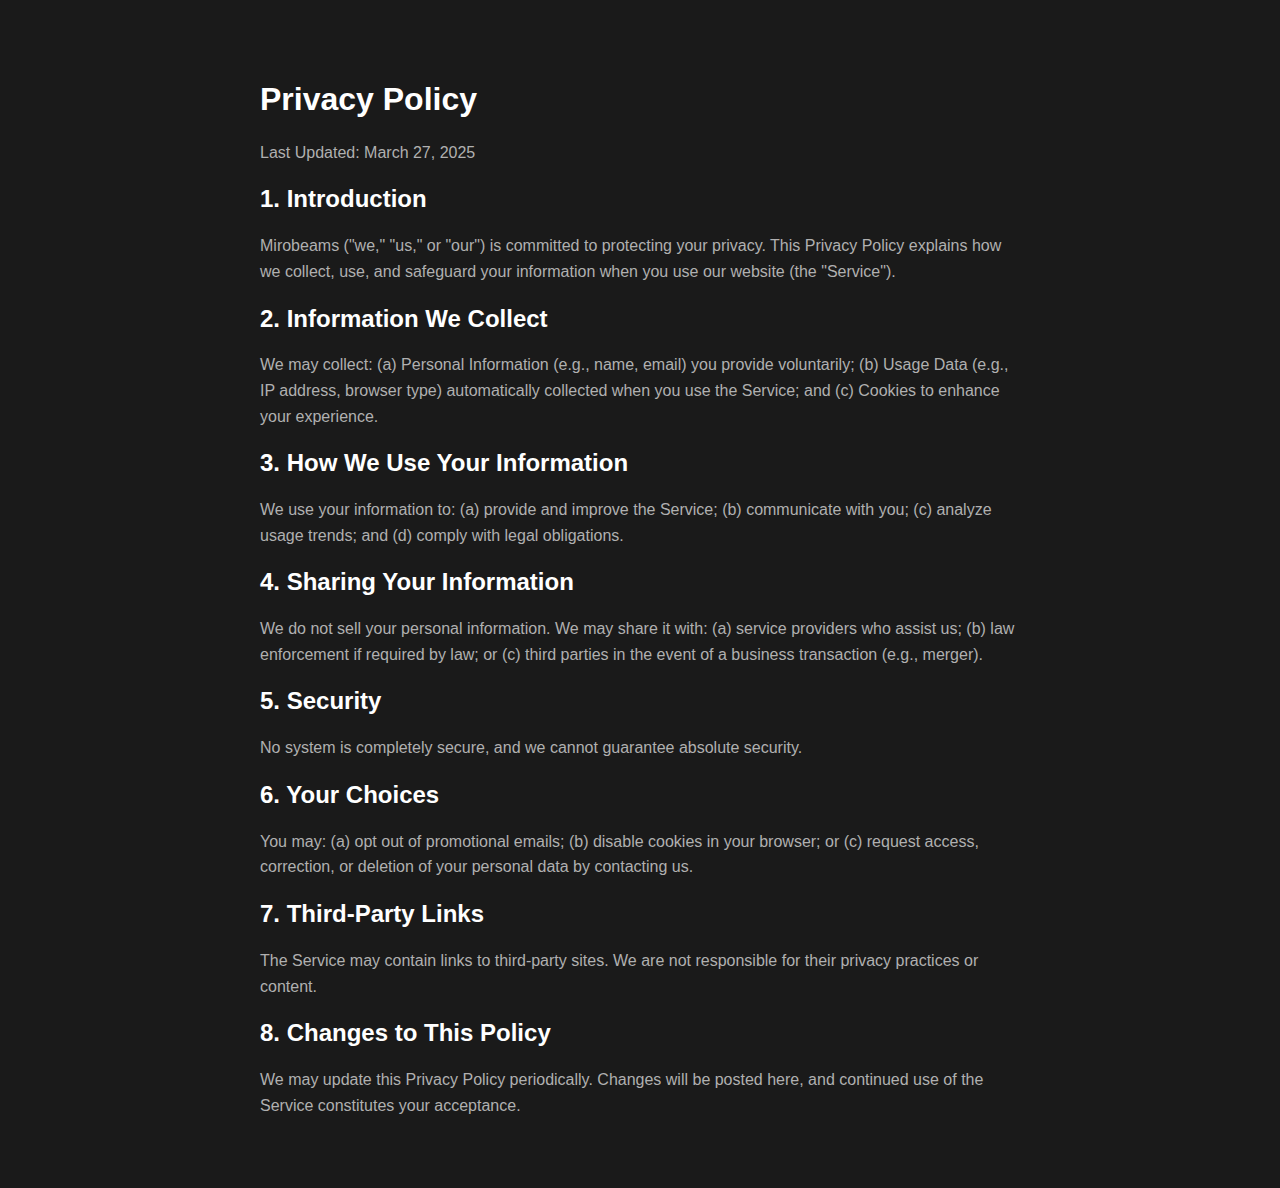
==== privacy-policy.html @ 87d7f268 "Add files via upload" ====
<!DOCTYPE html>
<html lang="en">
<head>
    <meta charset="UTF-8">
    <meta name="viewport" content="width=device-width, initial-scale=1.0">
    <title>Privacy Policy - Mirobeams</title>
    <style>
        body { font-family: Arial, sans-serif; color: #b0b0b0; background: #1a1a1a; max-width: 760px; margin: 40px auto; padding: 20px; }
        h1 { color: #ffffff; font-size: 2em; }
        h2 { color: #ffffff; font-size: 1.5em; margin-top: 20px; }
        p { line-height: 1.6; margin: 10px 0; }
        a { color: #ff0000; text-decoration: none; }
        a:hover { text-decoration: underline; }
    </style>
</head>
<body>
    <h1>Privacy Policy</h1>
    <p>Last Updated: March 27, 2025</p>

    <h2>1. Introduction</h2>
    <p>Mirobeams ("we," "us," or "our") is committed to protecting your privacy. This Privacy Policy explains how we collect, use, and safeguard your information when you use our website (the "Service").</p>

    <h2>2. Information We Collect</h2>
    <p>We may collect: (a) Personal Information (e.g., name, email) you provide voluntarily; (b) Usage Data (e.g., IP address, browser type) automatically collected when you use the Service; and (c) Cookies to enhance your experience.</p>

    <h2>3. How We Use Your Information</h2>
    <p>We use your information to: (a) provide and improve the Service; (b) communicate with you; (c) analyze usage trends; and (d) comply with legal obligations.</p>

    <h2>4. Sharing Your Information</h2>
    <p>We do not sell your personal information. We may share it with: (a) service providers who assist us; (b) law enforcement if required by law; or (c) third parties in the event of a business transaction (e.g., merger).</p>

    <h2>5. Security</h2>
    <p>No system is completely secure, and we cannot guarantee absolute security.</p>

    <h2>6. Your Choices</h2>
    <p>You may: (a) opt out of promotional emails; (b) disable cookies in your browser; or (c) request access, correction, or deletion of your personal data by contacting us.</p>

    <h2>7. Third-Party Links</h2>
    <p>The Service may contain links to third-party sites. We are not responsible for their privacy practices or content.</p>

    <h2>8. Changes to This Policy</h2>
    <p>We may update this Privacy Policy periodically. Changes will be posted here, and continued use of the Service constitutes your acceptance.</p>
</body>
</html>
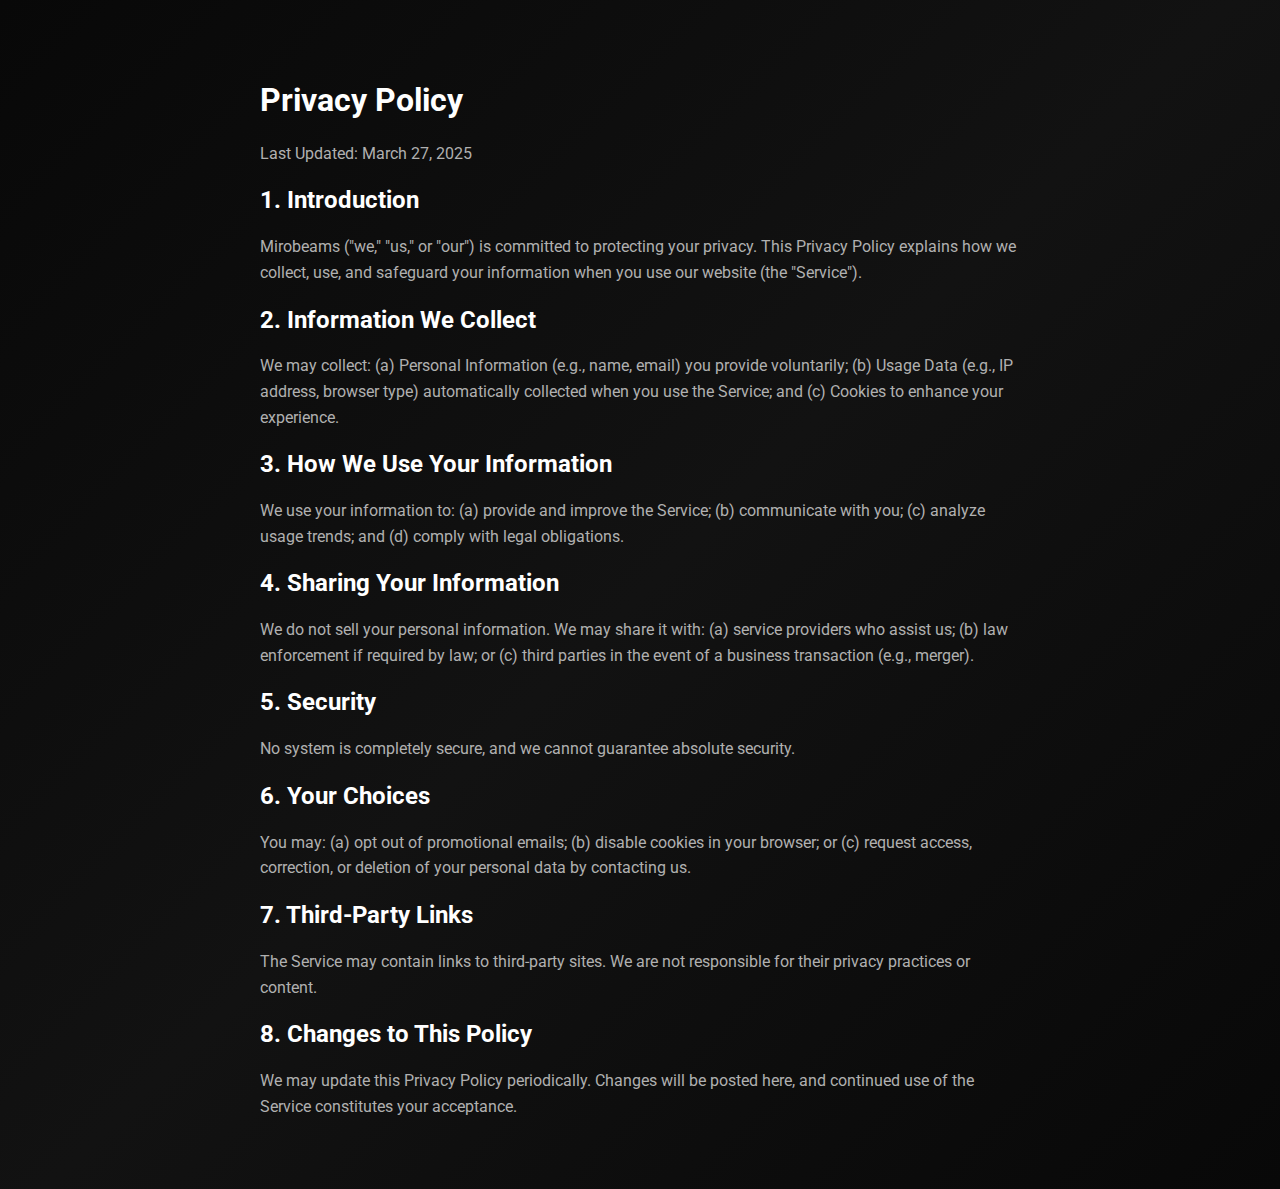
==== commit be9832b4: "Update privacy-policy.html" ====
--- a/privacy-policy.html
+++ b/privacy-policy.html
@@ -1,17 +1,55 @@
 <!DOCTYPE html>
 <html lang="en">
 <head>
+<link href="https://fonts.googleapis.com/css2?family=Roboto:wght@400;700&display=swap" rel="stylesheet">
     <meta charset="UTF-8">
     <meta name="viewport" content="width=device-width, initial-scale=1.0">
     <title>Privacy Policy - Mirobeams</title>
     <style>
-        body { font-family: Arial, sans-serif; color: #b0b0b0; background: #1a1a1a; max-width: 760px; margin: 40px auto; padding: 20px; }
-        h1 { color: #ffffff; font-size: 2em; }
-        h2 { color: #ffffff; font-size: 1.5em; margin-top: 20px; }
-        p { line-height: 1.6; margin: 10px 0; }
-        a { color: #ff0000; text-decoration: none; }
-        a:hover { text-decoration: underline; }
-    </style>
+    body { 
+        font-family: 'Roboto', sans-serif;
+        color: #b0b0b0; 
+        background: linear-gradient(135deg, #080808 0%, #121212 50%, #080808 100%);
+        max-width: 760px; 
+        margin: 40px auto; 
+        padding: 20px; 
+    }
+    h1 { 
+        color: #ffffff; 
+        font-size: 2em; 
+        animation: fadeIn 0.1s ease-in forwards; 
+    }
+    h2 { 
+        color: #ffffff; 
+        font-size: 1.5em; 
+        margin-top: 20px; 
+        animation: fadeIn 0.1s ease-in forwards; 
+    }
+    p { 
+        line-height: 1.6; 
+        margin: 10px 0; 
+        animation: fadeIn 0.1s ease-in forwards; 
+    }
+    a { 
+        color: #ff0000; 
+        text-decoration: none; 
+        animation: fadeIn 0.1s ease-in forwards; 
+    }
+    a:hover { 
+        text-decoration: underline; 
+        animation: fadeIn 0.1s ease-in forwards; 
+    }
+    
+    /* Fade-in animation for elements */
+    @keyframes fadeIn {
+        from {
+            opacity: 0;
+        }
+        to {
+            opacity: 1;
+        }
+    }
+</style>
 </head>
 <body>
     <h1>Privacy Policy</h1>
@@ -41,4 +79,4 @@
     <h2>8. Changes to This Policy</h2>
     <p>We may update this Privacy Policy periodically. Changes will be posted here, and continued use of the Service constitutes your acceptance.</p>
 </body>
-</html>+</html>
